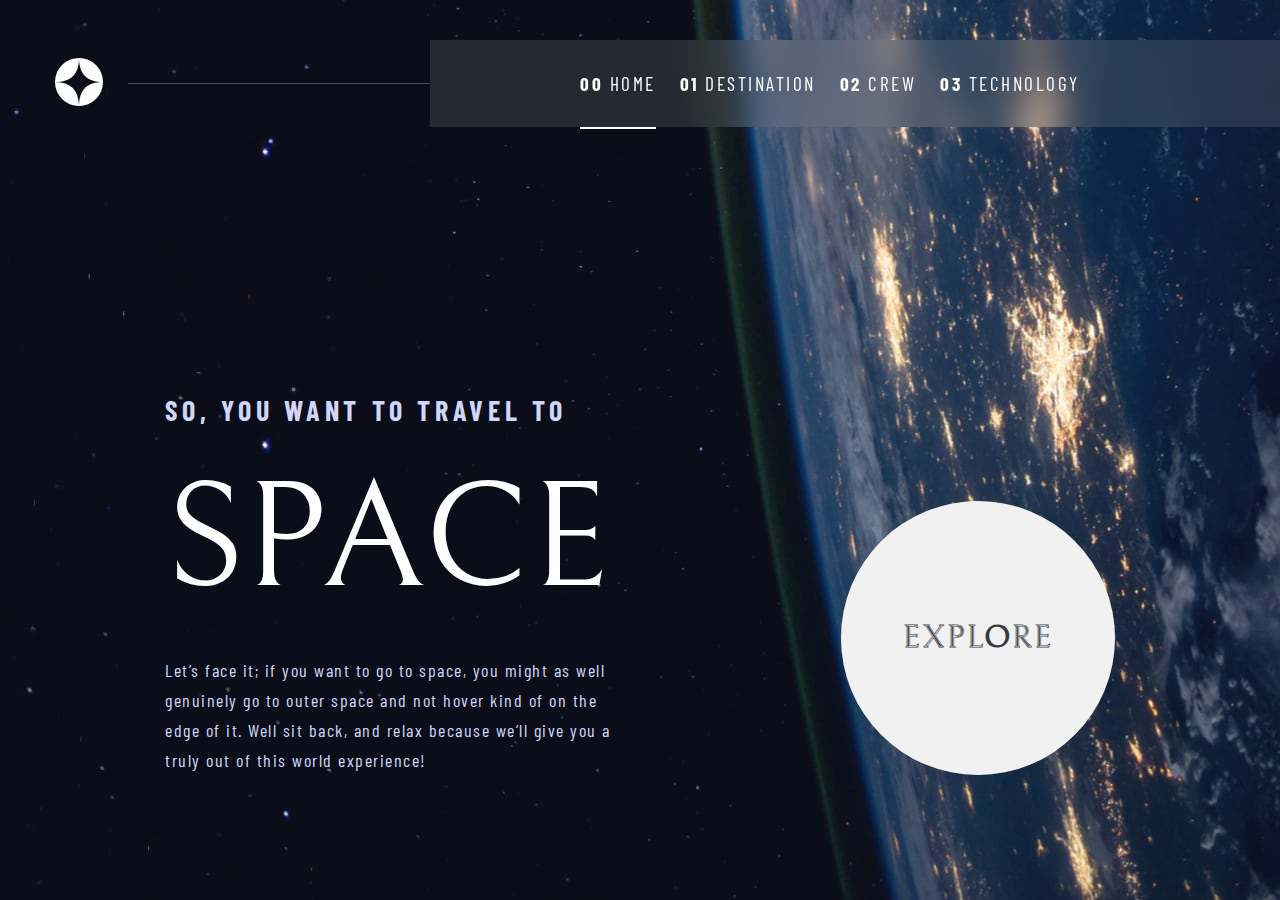
==== index.html @ d0d32345 "first commit" ====
<!DOCTYPE html>
<html lang="en">
  <head>
    <meta charset="UTF-8" />
    <meta name="viewport" content="width=device-width, initial-scale=1.0" />

    <link
      rel="icon"
      type="image/png"
      sizes="32x32"
      href="./assets/favicon-32x32.png"
    />
    <link rel="stylesheet" href="/css/main.css" />

    <title>Frontend Mentor | Space tourism website</title>
  </head>
  <body>
    <!-- Header -->
    <header>
      <a href="index.html">
        <img
          class="logo"
          src="/assets/shared/logo.svg"
          alt="Space tourism logo"
        />
      </a>

      <div class="hrline"><hr /></div>

      <!-- Ham-menu svg -->
      <img class="open-menu" src="/assets/shared/icon-hamburger.svg" alt="" />
      <img class="close-menu" src="/assets/shared/icon-close.svg" alt="" />

      <!-- Navigation -->

      <nav class="main-nav">
        <ul class="primary-nav">
          <li>
            <a href="index.html" class="nav-links active"
              ><span>00</span> Home</a
            >
          </li>
          <li>
            <a class="nav-links" href="destinations.html" class="nav-links"
              ><span>01</span> Destination
            </a>
          </li>
          <li>
            <a class="nav-links" href="crew-commander.html" class="nav-links"
              ><span>02</span> Crew</a
            >
          </li>
          <li>
            <a href="destination-moon.html" class="nav-links"
              ><span>03</span> Technology
            </a>
          </li>
        </ul>
      </nav>
    </header>

    <!-- Main content -->
    <section>
      <article class="space-container">
        <h5>So, you want to travel to</h5>
        <h1>Space</h1>
        <p>
          Let’s face it; if you want to go to space, you might as well genuinely
          go to outer space and not hover kind of on the edge of it. Well sit
          back, and relax because we’ll give you a truly out of this world
          experience!
        </p>
      </article>
      <button class="explore-btn">
        <a class="explore" href="#"><h4 class="explore">Explore</h4></a>
      </button>
    </section>

    <script src="/Js/hamburger.js"></script>
  </body>
</html>
---- css/main.css ----
@import url("https://fonts.googleapis.com/css2?family=Barlow+Condensed&family=Bellefair&display=swap");
* {
  margin: 0;
  padding: 0;
  border: 0;
  -webkit-box-sizing: border-box;
          box-sizing: border-box;
}

body {
  height: 100vh;
  color: #ffffff;
  font-family: 'Bellefair', sans-serif;
  background-size: cover;
  background-position: center;
  background-repeat: no-repeat;
  display: -webkit-box;
  display: -ms-flexbox;
  display: flex;
  -webkit-box-orient: vertical;
  -webkit-box-direction: normal;
      -ms-flex-direction: column;
          flex-direction: column;
  overflow-x: hidden;
}

ul {
  list-style: none;
}

a {
  text-decoration: none;
  cursor: pointer;
}

header {
  display: -webkit-box;
  display: -ms-flexbox;
  display: flex;
  -webkit-box-pack: justify;
      -ms-flex-pack: justify;
          justify-content: space-between;
  -webkit-box-align: center;
      -ms-flex-align: center;
          align-items: center;
  -webkit-box-orient: horizontal;
  -webkit-box-direction: normal;
      -ms-flex-direction: row;
          flex-direction: row;
  margin: 2.5rem 0 0 3.44rem;
}

@media (max-width: 1110px) {
  header {
    margin: 0 0 0 3rem;
  }
}

@media (max-width: 768px) {
  header {
    margin-left: 2.438rem;
  }
}

@media (max-width: 500px) {
  header {
    margin: 1.5rem 0 0 1.5rem;
  }
}

header .logo {
  height: 3rem;
  width: 3rem;
  -webkit-transition: 1.5s linear;
  transition: 1.5s linear;
  -webkit-animation: logorotate 1.5s linear;
          animation: logorotate 1.5s linear;
}

@media (max-width: 500px) {
  header .logo {
    height: 2.5rem;
    width: 2.5rem;
  }
}

@-webkit-keyframes logorotate {
  0% {
    -webkit-transform: rotate(0deg);
            transform: rotate(0deg);
    opacity: 0;
  }
  100% {
    -webkit-transform: rotate(360deg);
            transform: rotate(360deg);
    opacity: 1;
  }
}

@keyframes logorotate {
  0% {
    -webkit-transform: rotate(0deg);
            transform: rotate(0deg);
    opacity: 0;
  }
  100% {
    -webkit-transform: rotate(360deg);
            transform: rotate(360deg);
    opacity: 1;
  }
}

header .hrline {
  background: #ffffff;
  mix-blend-mode: normal;
  opacity: 0.25;
  min-width: 1px;
  height: 1px;
  -webkit-box-flex: 1;
      -ms-flex-positive: 1;
          flex-grow: 1;
  -webkit-transform: translateX(25px);
          transform: translateX(25px);
}

@media (max-width: 1110px) {
  header .hrline {
    display: none;
  }
}

header .main-nav {
  background: rgba(151, 151, 151, 0.2);
  -webkit-backdrop-filter: blur(1rem);
          backdrop-filter: blur(1rem);
  padding: 0 12.5rem 0 9.375rem;
}

@media (max-width: 1110px) {
  header .main-nav {
    padding: 0 6rem 0 4rem;
  }
}

@media (max-width: 768px) {
  header .main-nav {
    padding: 0 2.875rem 0 3rem;
  }
}

header .primary-nav {
  display: -webkit-box;
  display: -ms-flexbox;
  display: flex;
  -webkit-box-pack: justify;
      -ms-flex-pack: justify;
          justify-content: space-between;
  width: 31.25rem;
  z-index: 99;
}

@media (max-width: 1110px) {
  header .primary-nav {
    width: 30rem;
  }
}

@media (max-width: 768px) {
  header .primary-nav {
    width: 22.25rem;
  }
}

@media (max-width: 500px) {
  header .primary-nav {
    position: fixed;
    inset: 0 0 0 30%;
    background-color: rgba(151, 151, 151, 0.3);
    -webkit-backdrop-filter: blur(1rem);
            backdrop-filter: blur(1rem);
    display: -webkit-box;
    display: -ms-flexbox;
    display: flex;
    -webkit-box-pack: start;
        -ms-flex-pack: start;
            justify-content: start;
    -webkit-box-align: start;
        -ms-flex-align: start;
            align-items: flex-start;
    -webkit-box-orient: vertical;
    -webkit-box-direction: normal;
        -ms-flex-direction: column;
            flex-direction: column;
    padding: 6.2rem 2rem;
    gap: 1.8rem;
    -webkit-transform: translateX(100%);
            transform: translateX(100%);
    -webkit-transition: -webkit-transform 0.5s ease-out;
    transition: -webkit-transform 0.5s ease-out;
    transition: transform 0.5s ease-out;
    transition: transform 0.5s ease-out, -webkit-transform 0.5s ease-out;
    z-index: 999;
  }
}

header .activeNav {
  -webkit-transform: translateX(0%);
          transform: translateX(0%);
}

header span {
  font-weight: bold;
}

@media (max-width: 768px) {
  header span {
    display: none;
  }
}

@media (max-width: 500px) {
  header span {
    display: inline-block;
    font-weight: 700;
    line-height: 1.188rem;
    letter-spacing: 2.7px;
  }
}

header .active {
  border-bottom: 2px solid #ffffff;
}

header .nav-links {
  display: inline;
  color: #ffffff;
  font-size: 1.2rem;
  text-transform: uppercase;
  font-family: "Barlow Condensed", sans-serif;
  letter-spacing: 2.5px;
  -webkit-transition: 0.3s ease-in-out;
  transition: 0.3s ease-in-out;
  padding: 2rem 0;
}

@media (max-width: 1110px) {
  header .nav-links {
    font-size: 1rem;
  }
}

@media (max-width: 768px) {
  header .nav-links {
    padding: 2.438rem 0;
    font-size: 1.125rem;
  }
}

@media (max-width: 500px) {
  header .nav-links {
    padding: 0.2rem 0.2rem;
    font-size: 1rem;
    line-height: 1.188rem;
    letter-spacing: 2.7px;
  }
}

header li {
  padding: 2rem 0;
}

@media (max-width: 500px) {
  header li {
    padding: 0;
  }
}

header .nav-links:hover {
  border-bottom: 2px solid #8a8787;
}

header .open-menu {
  display: none;
}

header .open-menu {
  position: absolute;
  top: 2.063rem;
  right: 1.5rem;
  width: 1.5rem;
  height: 1.313rem;
  background-repeat: no-repeat;
  cursor: pointer;
}

@media (max-width: 500px) {
  header .open-menu {
    display: inline-block;
  }
}

header .close-menu {
  position: absolute;
  top: 2.063rem;
  right: 1.5rem;
  width: 1.5rem;
  height: 1.5rem;
  background-repeat: no-repeat;
  cursor: pointer;
  display: none;
  z-index: 9999;
}

body {
  background-image: url(/assets/home/background-home-desktop.jpg);
}

@media (max-width: 768px) {
  body {
    background-image: url(/assets/home/background-home-tablet.jpg);
  }
}

@media (max-width: 500px) {
  body {
    background-image: url(/assets/home/background-home-mobile.jpg);
  }
}

body section {
  display: -webkit-box;
  display: -ms-flexbox;
  display: flex;
  -webkit-box-pack: justify;
      -ms-flex-pack: justify;
          justify-content: space-between;
  -webkit-box-orient: horizontal;
  -webkit-box-direction: normal;
      -ms-flex-direction: row;
          flex-direction: row;
  -webkit-box-align: end;
      -ms-flex-align: end;
          align-items: flex-end;
  height: 100%;
  padding: 0 10.313rem 7.81rem 10.313rem;
}

@media (max-width: 1110px) {
  body section {
    -webkit-box-orient: vertical;
    -webkit-box-direction: normal;
        -ms-flex-direction: column;
            flex-direction: column;
    -webkit-box-align: center;
        -ms-flex-align: center;
            align-items: center;
    -webkit-box-pack: center;
        -ms-flex-pack: center;
            justify-content: center;
    padding: 0;
    margin: 0 auto;
  }
}

@media (max-width: 768px) {
  body section {
    -webkit-box-pack: center;
        -ms-flex-pack: center;
            justify-content: center;
  }
}

@media (max-width: 500px) {
  body section {
    -ms-flex-pack: distribute;
        justify-content: space-around;
  }
}

body .space-container {
  height: 23.875rem;
  width: 28.125rem;
  text-align: left;
  display: -webkit-box;
  display: -ms-flexbox;
  display: flex;
  -webkit-box-pack: justify;
      -ms-flex-pack: justify;
          justify-content: space-between;
  -webkit-box-align: start;
      -ms-flex-align: start;
          align-items: flex-start;
  -webkit-box-orient: vertical;
  -webkit-box-direction: normal;
      -ms-flex-direction: column;
          flex-direction: column;
}

@media (max-width: 1110px) {
  body .space-container {
    text-align: center;
    margin-bottom: 6.5rem;
    -webkit-box-align: center;
        -ms-flex-align: center;
            align-items: center;
  }
}

@media (max-width: 768px) {
  body .space-container {
    height: 20.875rem;
    width: 28.125rem;
    margin-bottom: 8rem;
  }
}

@media (max-width: 500px) {
  body .space-container {
    height: 20.438rem;
    width: 17.25rem;
    margin: 0;
  }
}

body h5 {
  font-family: "Barlow Condensed", sans-serif;
  color: #d0d6f9;
  font-size: 1.75rem;
  letter-spacing: 4.75px;
  text-transform: uppercase;
}

@media (max-width: 768px) {
  body h5 {
    font-size: 1.25rem;
    line-height: 1.5rem;
    letter-spacing: 3.375px;
    font-style: normal;
    font-weight: 400;
  }
}

@media (max-width: 500px) {
  body h5 {
    font-size: 1rem;
    letter-spacing: 2.7px;
    line-height: 1.2rem;
  }
}

body h1 {
  font-size: 9.375rem;
  color: #ffffff;
  text-transform: uppercase;
  font-family: "Bellefair", serif;
  font-weight: normal;
}

@media (max-width: 768px) {
  body h1 {
    font-weight: 400;
    line-height: 9.375rem;
  }
}

@media (max-width: 500px) {
  body h1 {
    font-size: 5rem;
    line-height: 6.25rem;
  }
}

body p {
  color: #d0d6f9;
  font-size: 1.125rem;
  line-height: 1.875rem;
  letter-spacing: 1.5px;
  font-family: "Barlow Condensed", sans-serif;
}

@media (max-width: 768px) {
  body p {
    font-weight: 400;
    line-height: 1.75rem;
    font-size: 1rem;
  }
}

@media (max-width: 500px) {
  body p {
    font-size: 0.938rem;
    line-height: 1.563rem;
  }
}

body .explore-btn {
  width: 17.125rem;
  height: 17.125rem;
  border-radius: 50%;
  color: #d0d6f9;
  cursor: pointer;
  position: relative;
  text-transform: uppercase;
}

@media (max-width: 768px) {
  body .explore-btn {
    width: 15.125rem;
    height: 15.125rem;
  }
}

@media (max-width: 500px) {
  body .explore-btn {
    height: 9.375rem;
    width: 9.375rem;
  }
}

body .explore-btn:hover {
  background-color: #ffffff;
}

body .explore-btn ::after {
  content: '';
  position: absolute;
  top: 50%;
  left: 50%;
  -webkit-transform: translate(-50%, -50%);
          transform: translate(-50%, -50%);
  height: 100%;
  width: 100%;
  z-index: 3;
  border-radius: 50%;
  background-color: rgba(255, 255, 255, 0.1);
  -webkit-transition: 0.4s ease-out;
  transition: 0.4s ease-out;
}

body .explore-btn :hover::after {
  color: #ffffff;
  height: 28.125rem;
  width: 28.125rem;
}

@media (max-width: 1110px) {
  body .explore-btn :hover::after {
    height: 20rem;
    width: 20rem;
  }
}

@media (max-width: 768px) {
  body .explore-btn :hover::after {
    height: 20rem;
    width: 20rem;
  }
}

@media (max-width: 500px) {
  body .explore-btn :hover::after {
    height: 11.5rem;
    width: 11.5rem;
  }
}

body .explore {
  color: #0b0d17;
  font-family: "Bellefair", serif;
  font-size: 2rem;
  line-height: 2.292rem;
  letter-spacing: 2px;
  text-align: center;
}

@media (max-width: 500px) {
  body .explore {
    font-size: 1.25rem;
    line-height: 1.438rem;
    letter-spacing: 1.125px;
  }
}
/*# sourceMappingURL=main.css.map */
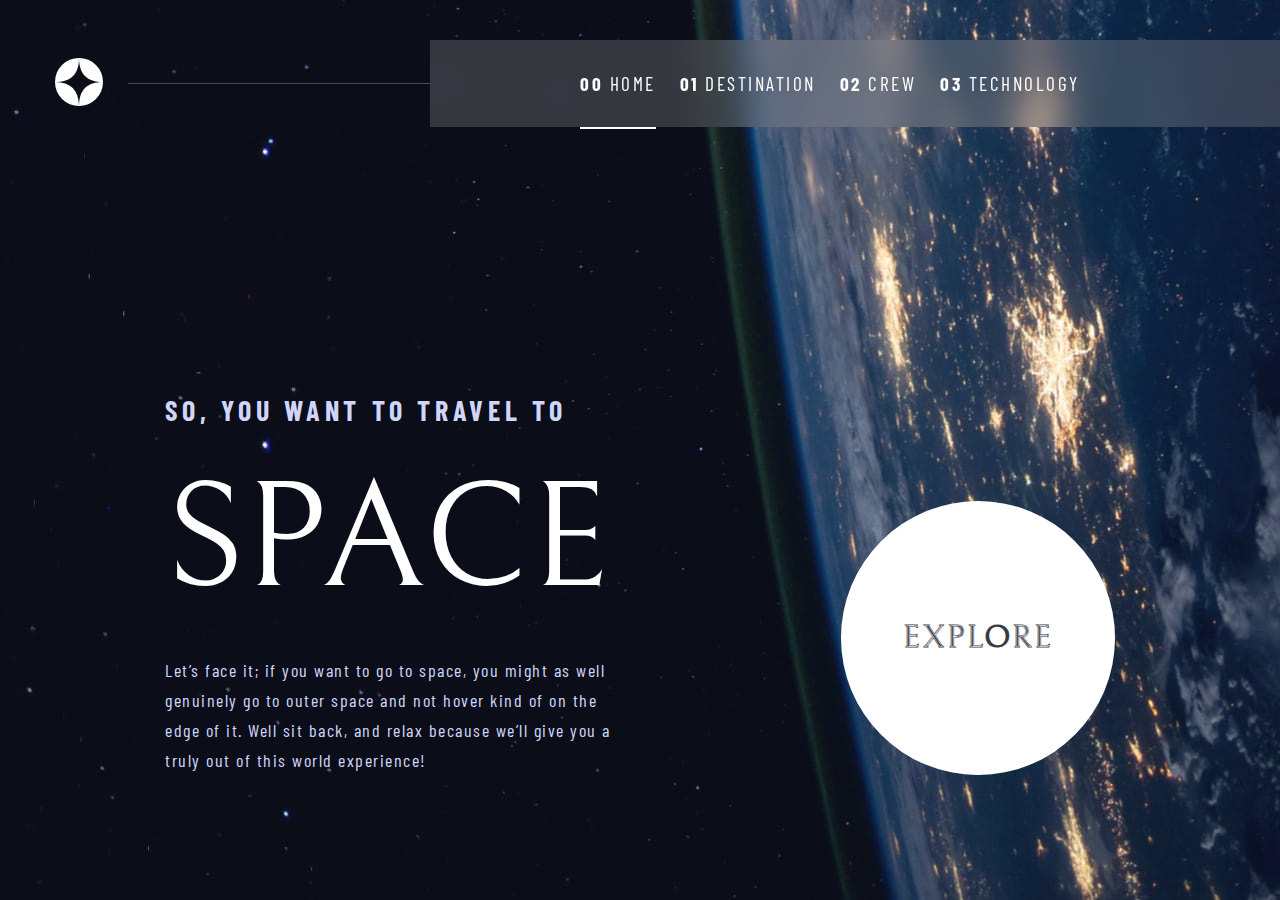
==== commit 90fd3998: "final commit" ====
--- a/index.html
+++ b/index.html
@@ -41,17 +41,15 @@
             >
           </li>
           <li>
-            <a class="nav-links" href="destinations.html" class="nav-links"
+            <a class="nav-links" href="destinations.html"
               ><span>01</span> Destination
             </a>
           </li>
           <li>
-            <a class="nav-links" href="crew-commander.html" class="nav-links"
-              ><span>02</span> Crew</a
-            >
+            <a class="nav-links" href="crew.html"><span>02</span> Crew</a>
           </li>
           <li>
-            <a href="destination-moon.html" class="nav-links"
+            <a href="technology.html" class="nav-links"
               ><span>03</span> Technology
             </a>
           </li>
@@ -71,9 +69,9 @@
           experience!
         </p>
       </article>
-      <button class="explore-btn">
-        <a class="explore" href="#"><h4 class="explore">Explore</h4></a>
-      </button>
+      <div class="explore-btn">
+        <a class="explore" href="/destinations.html"><h4>Explore</h4></a>
+      </div>
     </section>
 
     <script src="/Js/hamburger.js"></script>
--- a/css/main.css
+++ b/css/main.css
@@ -7,13 +7,16 @@
           box-sizing: border-box;
 }
 
-body {
+body,
+html {
   height: 100vh;
+  width: 100vw;
   color: #ffffff;
   font-family: 'Bellefair', sans-serif;
   background-size: cover;
   background-position: center;
   background-repeat: no-repeat;
+  scroll-behavior: smooth;
   display: -webkit-box;
   display: -ms-flexbox;
   display: flex;
@@ -21,7 +24,9 @@
   -webkit-box-direction: normal;
       -ms-flex-direction: column;
           flex-direction: column;
-  overflow-x: hidden;
+  overflow: hidden;
+  margin: 0;
+  padding: 0;
 }
 
 ul {
@@ -50,7 +55,7 @@
   margin: 2.5rem 0 0 3.44rem;
 }
 
-@media (max-width: 1110px) {
+@media (max-width: 1150px) {
   header {
     margin: 0 0 0 3rem;
   }
@@ -65,6 +70,7 @@
 @media (max-width: 500px) {
   header {
     margin: 1.5rem 0 0 1.5rem;
+    display: inline-block;
   }
 }
 
@@ -123,20 +129,20 @@
           transform: translateX(25px);
 }
 
-@media (max-width: 1110px) {
+@media (max-width: 1150px) {
   header .hrline {
     display: none;
   }
 }
 
 header .main-nav {
-  background: rgba(151, 151, 151, 0.2);
+  background: rgba(151, 151, 151, 0.3);
   -webkit-backdrop-filter: blur(1rem);
           backdrop-filter: blur(1rem);
   padding: 0 12.5rem 0 9.375rem;
 }
 
-@media (max-width: 1110px) {
+@media (max-width: 1150px) {
   header .main-nav {
     padding: 0 6rem 0 4rem;
   }
@@ -145,6 +151,18 @@
 @media (max-width: 768px) {
   header .main-nav {
     padding: 0 2.875rem 0 3rem;
+  }
+}
+
+@media (max-width: 500px) {
+  header .main-nav {
+    position: fixed;
+    -webkit-transform: translateX(100%);
+            transform: translateX(100%);
+    -webkit-transition: 0.3s ease-in;
+    transition: 0.3s ease-in;
+    z-index: 99;
+    inset: 0 0 0 30%;
   }
 }
 
@@ -159,7 +177,7 @@
   z-index: 99;
 }
 
-@media (max-width: 1110px) {
+@media (max-width: 1150px) {
   header .primary-nav {
     width: 30rem;
   }
@@ -173,17 +191,12 @@
 
 @media (max-width: 500px) {
   header .primary-nav {
-    position: fixed;
-    inset: 0 0 0 30%;
-    background-color: rgba(151, 151, 151, 0.3);
-    -webkit-backdrop-filter: blur(1rem);
-            backdrop-filter: blur(1rem);
     display: -webkit-box;
     display: -ms-flexbox;
     display: flex;
     -webkit-box-pack: start;
         -ms-flex-pack: start;
-            justify-content: start;
+            justify-content: flex-start;
     -webkit-box-align: start;
         -ms-flex-align: start;
             align-items: flex-start;
@@ -191,14 +204,16 @@
     -webkit-box-direction: normal;
         -ms-flex-direction: column;
             flex-direction: column;
-    padding: 6.2rem 2rem;
+    position: fixed;
+    inset: 0 0 0 20%;
+    max-width: 100vw;
+    height: 100vh;
+    padding: 7rem 0;
     gap: 1.8rem;
     -webkit-transform: translateX(100%);
             transform: translateX(100%);
-    -webkit-transition: -webkit-transform 0.5s ease-out;
-    transition: -webkit-transform 0.5s ease-out;
-    transition: transform 0.5s ease-out;
-    transition: transform 0.5s ease-out, -webkit-transform 0.5s ease-out;
+    -webkit-transition: 0.3s ease-in;
+    transition: 0.3s ease-in;
     z-index: 999;
   }
 }
@@ -206,6 +221,7 @@
 header .activeNav {
   -webkit-transform: translateX(0%);
           transform: translateX(0%);
+  z-index: 9999;
 }
 
 header span {
@@ -238,12 +254,12 @@
   text-transform: uppercase;
   font-family: "Barlow Condensed", sans-serif;
   letter-spacing: 2.5px;
-  -webkit-transition: 0.3s ease-in-out;
-  transition: 0.3s ease-in-out;
+  -webkit-transition: 0.3s ease;
+  transition: 0.3s ease;
   padding: 2rem 0;
 }
 
-@media (max-width: 1110px) {
+@media (max-width: 1150px) {
   header .nav-links {
     font-size: 1rem;
   }
@@ -251,7 +267,7 @@
 
 @media (max-width: 768px) {
   header .nav-links {
-    padding: 2.438rem 0;
+    padding: 2rem 0;
     font-size: 1.125rem;
   }
 }
@@ -266,6 +282,7 @@
 }
 
 header li {
+  z-index: 999;
   padding: 2rem 0;
 }
 
@@ -277,10 +294,6 @@
 
 header .nav-links:hover {
   border-bottom: 2px solid #8a8787;
-}
-
-header .open-menu {
-  display: none;
 }
 
 header .open-menu {
@@ -291,6 +304,7 @@
   height: 1.313rem;
   background-repeat: no-repeat;
   cursor: pointer;
+  display: none;
 }
 
 @media (max-width: 500px) {
@@ -308,7 +322,7 @@
   background-repeat: no-repeat;
   cursor: pointer;
   display: none;
-  z-index: 9999;
+  z-index: 99999;
 }
 
 body {
@@ -345,7 +359,7 @@
   padding: 0 10.313rem 7.81rem 10.313rem;
 }
 
-@media (max-width: 1110px) {
+@media (max-width: 1150px) {
   body section {
     -webkit-box-orient: vertical;
     -webkit-box-direction: normal;
@@ -396,7 +410,7 @@
           flex-direction: column;
 }
 
-@media (max-width: 1110px) {
+@media (max-width: 1150px) {
   body .space-container {
     text-align: center;
     margin-bottom: 6.5rem;
@@ -497,10 +511,23 @@
   width: 17.125rem;
   height: 17.125rem;
   border-radius: 50%;
-  color: #d0d6f9;
+  background-color: #ffffff;
   cursor: pointer;
   position: relative;
   text-transform: uppercase;
+  display: -webkit-box;
+  display: -ms-flexbox;
+  display: flex;
+  -webkit-box-pack: center;
+      -ms-flex-pack: center;
+          justify-content: center;
+  -webkit-box-align: center;
+      -ms-flex-align: center;
+          align-items: center;
+  -webkit-box-orient: horizontal;
+  -webkit-box-direction: normal;
+      -ms-flex-direction: row;
+          flex-direction: row;
 }
 
 @media (max-width: 768px) {
@@ -515,10 +542,6 @@
     height: 9.375rem;
     width: 9.375rem;
   }
-}
-
-body .explore-btn:hover {
-  background-color: #ffffff;
 }
 
 body .explore-btn ::after {
@@ -543,7 +566,7 @@
   width: 28.125rem;
 }
 
-@media (max-width: 1110px) {
+@media (max-width: 1150px) {
   body .explore-btn :hover::after {
     height: 20rem;
     width: 20rem;
